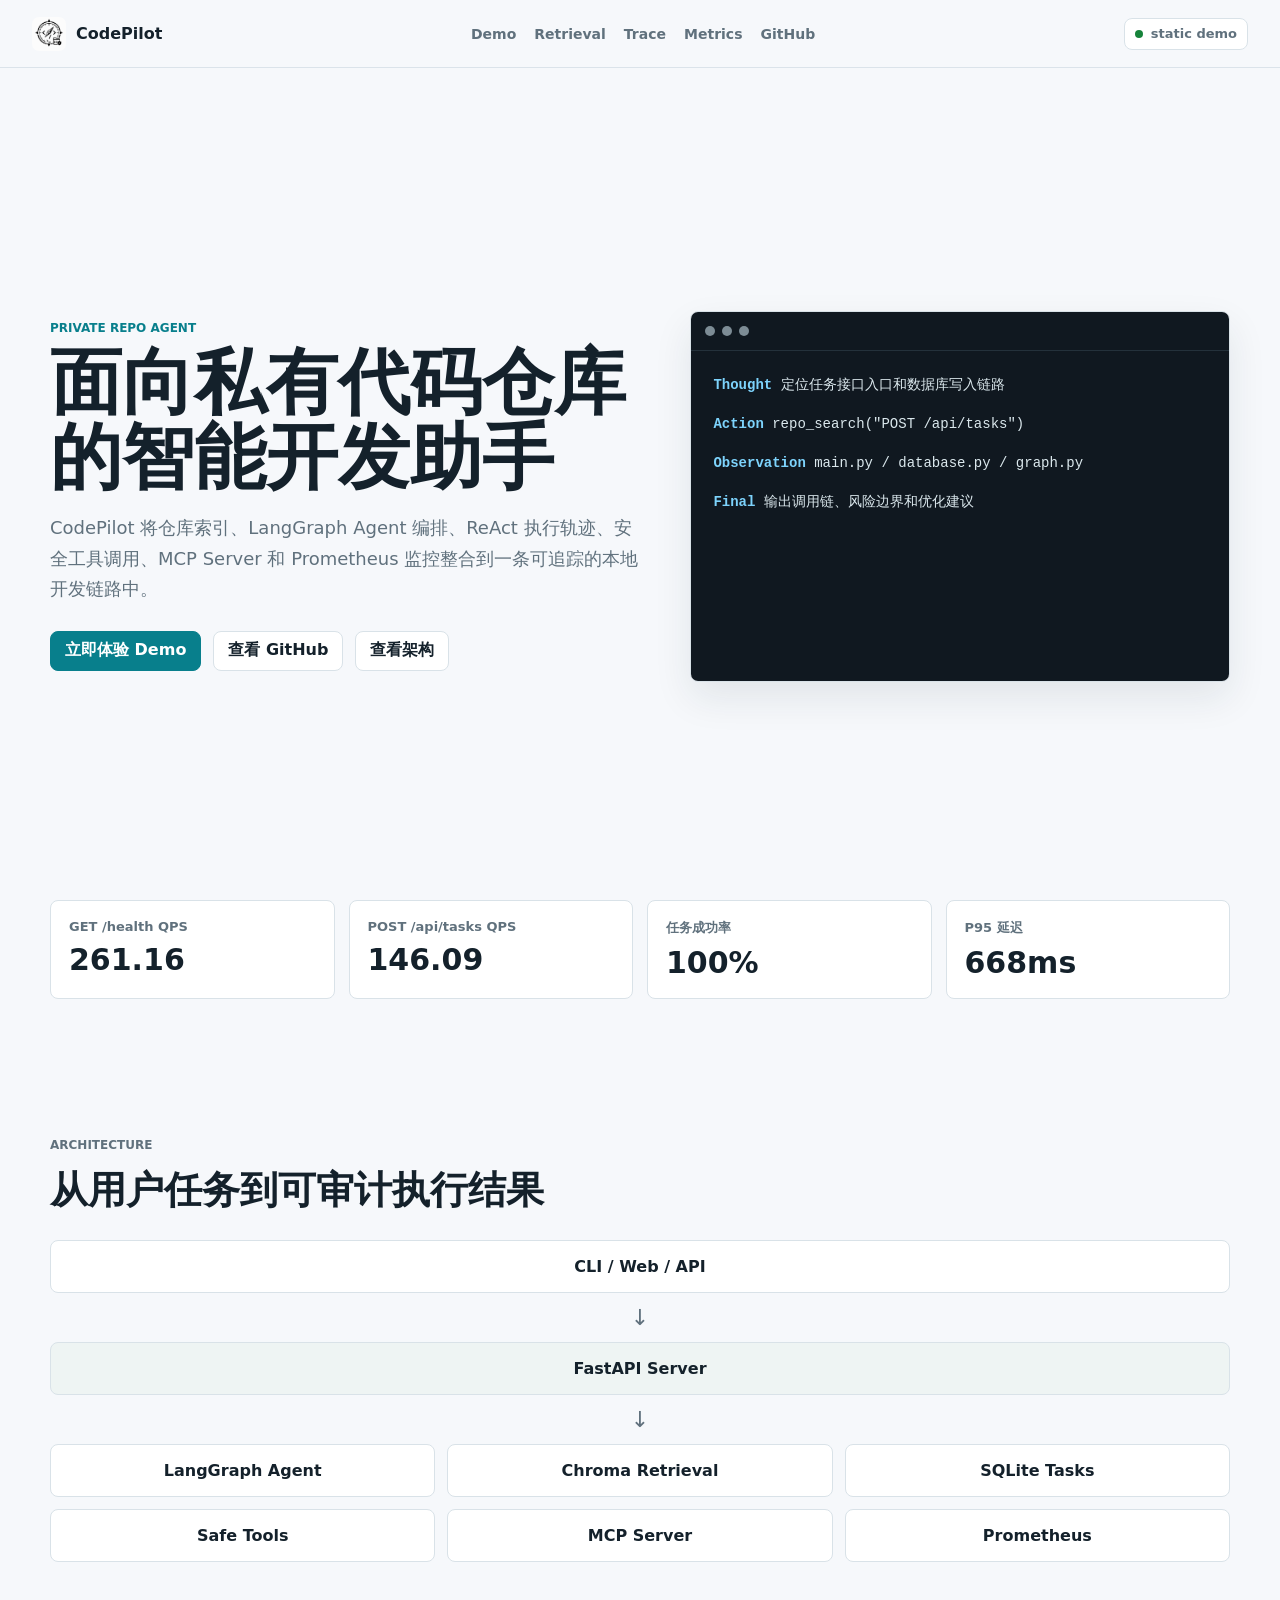
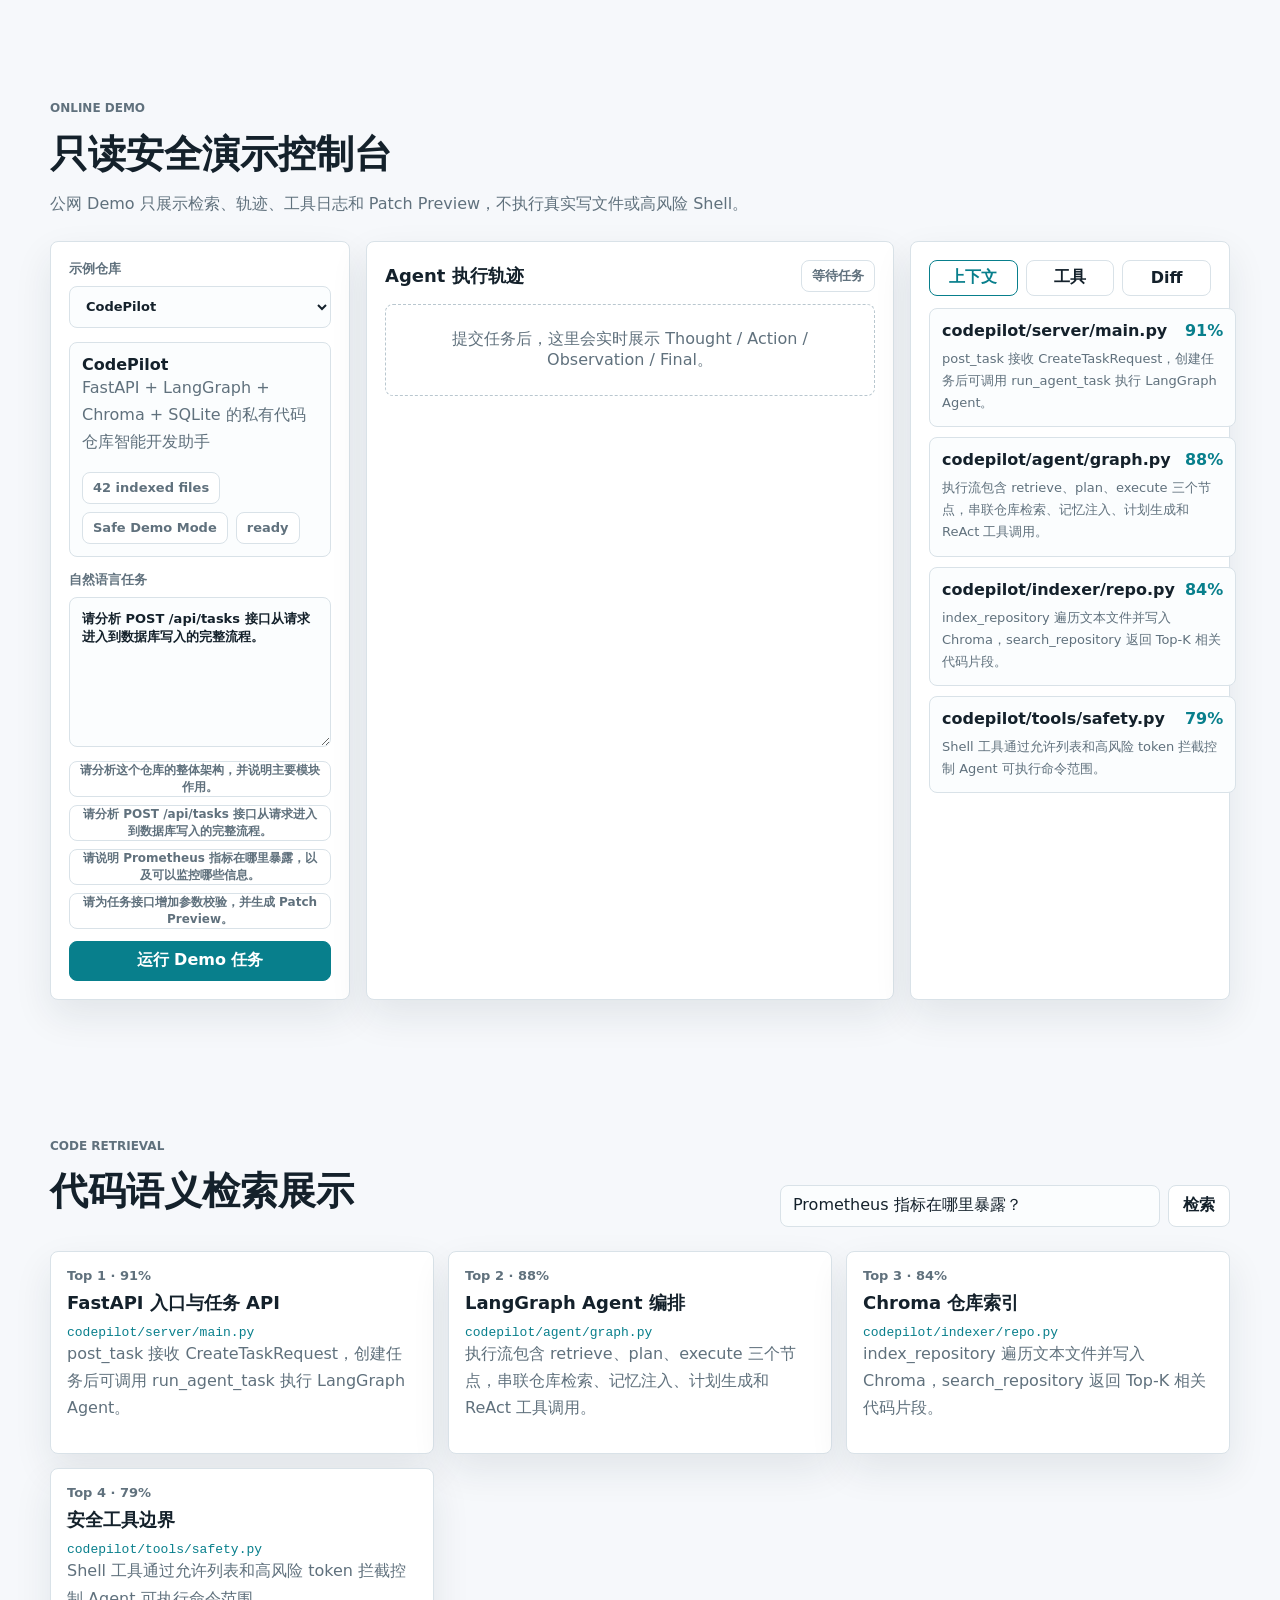
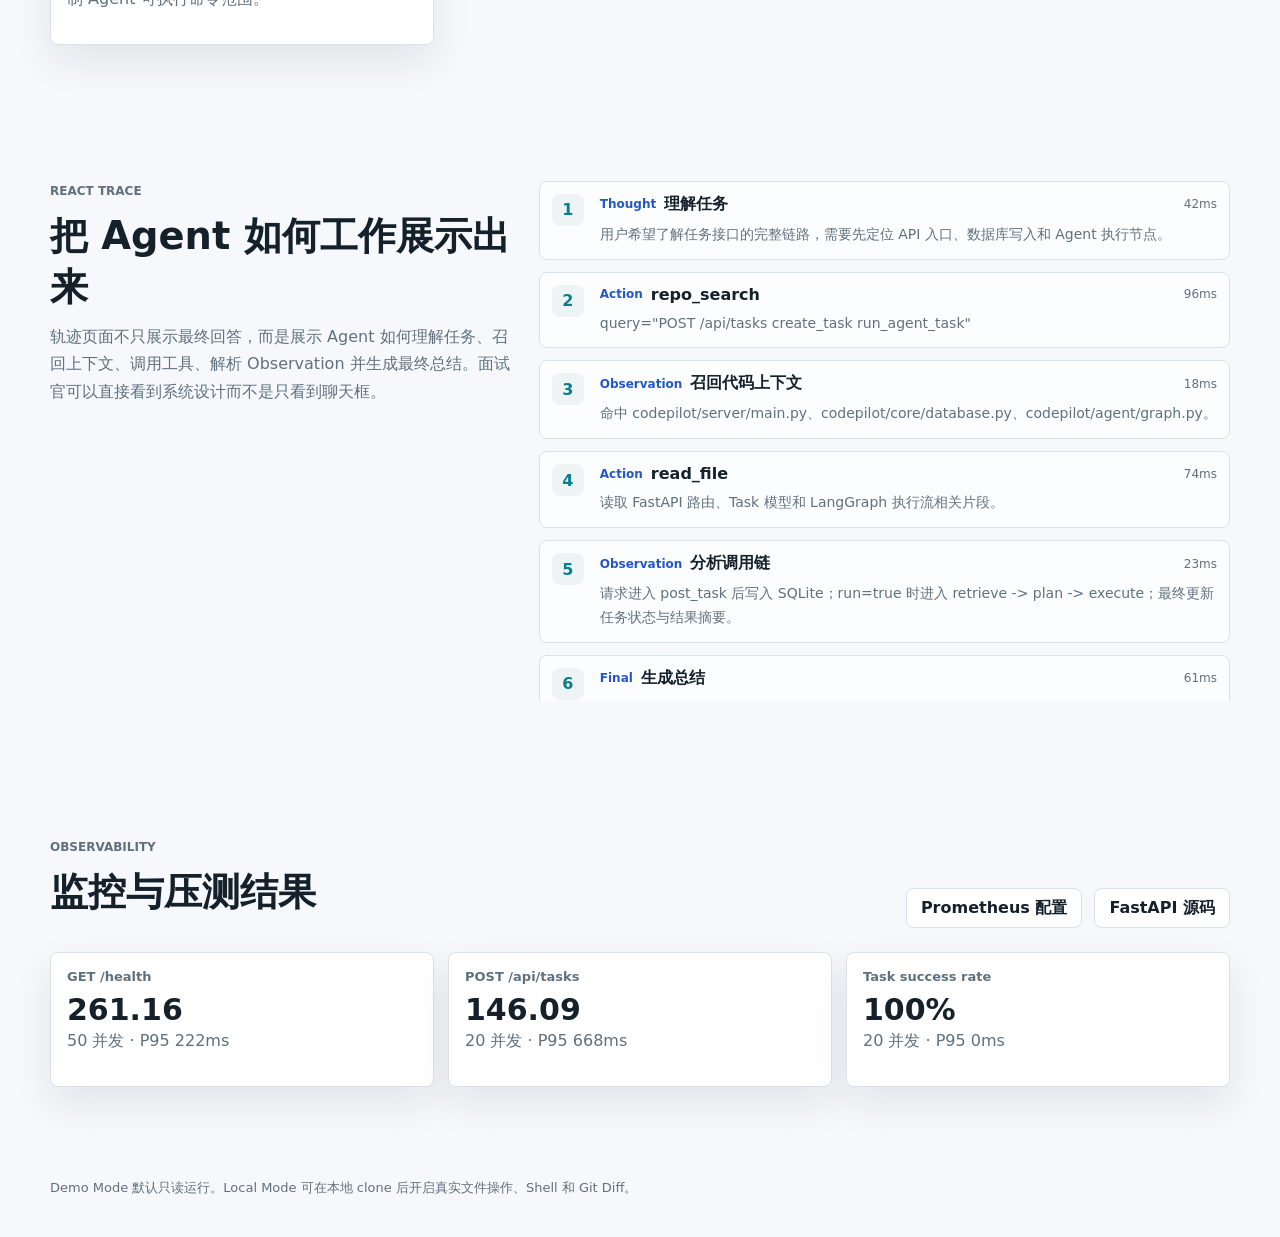
==== docs/index.html @ 5ff74c18 "Deploy GitHub Pages demo site" ====
<!doctype html>
<html lang="zh-CN">
  <head>
    <meta charset="utf-8">
    <meta name="viewport" content="width=device-width, initial-scale=1">
    <title>CodePilot | 私有代码仓库智能开发助手</title>
    <link rel="stylesheet" href="./styles.css">
  </head>
  <body>
    <header class="site-header">
      <a class="brand" href="#top" aria-label="CodePilot 首页">
        <img src="./logo.png" alt="">
        <span>CodePilot</span>
      </a>
      <nav class="nav-links" aria-label="主导航">
        <a href="#demo">Demo</a>
        <a href="#retrieval">Retrieval</a>
        <a href="#trace">Trace</a>
        <a href="#metrics">Metrics</a>
        <a href="https://github.com/CozyOct1/codepilot" target="_blank" rel="noreferrer">GitHub</a>
      </nav>
      <div class="service-pill">
        <span id="health-dot" class="dot pending"></span>
        <span id="health-text">Checking</span>
      </div>
    </header>

    <main id="top">
      <section class="hero section">
        <div class="hero-copy">
          <p class="eyebrow">Private Repo Agent</p>
          <h1>面向私有代码仓库的智能开发助手</h1>
          <p class="hero-text">
            CodePilot 将仓库索引、LangGraph Agent 编排、ReAct 执行轨迹、安全工具调用、MCP Server
            和 Prometheus 监控整合到一条可追踪的本地开发链路中。
          </p>
          <div class="hero-actions">
            <a class="button primary" href="#demo">立即体验 Demo</a>
            <a class="button" href="https://github.com/CozyOct1/codepilot" target="_blank" rel="noreferrer">查看 GitHub</a>
            <a class="button" href="#architecture">查看架构</a>
          </div>
        </div>
        <div class="hero-console" aria-label="Agent 执行摘要">
          <div class="console-top">
            <span></span><span></span><span></span>
          </div>
          <div class="console-body">
            <p><b>Thought</b> 定位任务接口入口和数据库写入链路</p>
            <p><b>Action</b> repo_search("POST /api/tasks")</p>
            <p><b>Observation</b> main.py / database.py / graph.py</p>
            <p><b>Final</b> 输出调用链、风险边界和优化建议</p>
          </div>
        </div>
      </section>

      <section class="stats section" aria-label="压测数据">
        <div>
          <span>GET /health QPS</span>
          <strong>261.16</strong>
        </div>
        <div>
          <span>POST /api/tasks QPS</span>
          <strong>146.09</strong>
        </div>
        <div>
          <span>任务成功率</span>
          <strong>100%</strong>
        </div>
        <div>
          <span>P95 延迟</span>
          <strong>668ms</strong>
        </div>
      </section>

      <section id="architecture" class="section">
        <div class="section-heading">
          <p class="eyebrow">Architecture</p>
          <h2>从用户任务到可审计执行结果</h2>
        </div>
        <div class="architecture">
          <div class="arch-node">CLI / Web / API</div>
          <div class="arch-arrow">↓</div>
          <div class="arch-node strong">FastAPI Server</div>
          <div class="arch-arrow">↓</div>
          <div class="arch-grid">
            <div>LangGraph Agent</div>
            <div>Chroma Retrieval</div>
            <div>SQLite Tasks</div>
            <div>Safe Tools</div>
            <div>MCP Server</div>
            <div>Prometheus</div>
          </div>
        </div>
      </section>

      <section id="demo" class="section demo-shell">
        <div class="section-heading">
          <p class="eyebrow">Online Demo</p>
          <h2>只读安全演示控制台</h2>
          <p>公网 Demo 只展示检索、轨迹、工具日志和 Patch Preview，不执行真实写文件或高风险 Shell。</p>
        </div>

        <div class="demo-layout">
          <aside class="demo-panel">
            <label>
              示例仓库
              <select id="repo-select"></select>
            </label>
            <div id="repo-summary" class="repo-summary"></div>
            <label>
              自然语言任务
              <textarea id="task-input" rows="8">请分析 POST /api/tasks 接口从请求进入到数据库写入的完整流程。</textarea>
            </label>
            <div id="prompt-buttons" class="prompt-buttons"></div>
            <button id="run-demo" class="primary full" type="button">运行 Demo 任务</button>
          </aside>

          <section class="timeline-panel">
            <div class="panel-title">
              <h3>Agent 执行轨迹</h3>
              <span id="task-status" class="status-tag">等待任务</span>
            </div>
            <div id="live-timeline" class="timeline">
              <div class="empty-state">提交任务后，这里会实时展示 Thought / Action / Observation / Final。</div>
            </div>
          </section>

          <aside class="result-panel">
            <div class="tabs" role="tablist" aria-label="结果视图">
              <button class="tab active" type="button" data-tab="context">上下文</button>
              <button class="tab" type="button" data-tab="tools">工具</button>
              <button class="tab" type="button" data-tab="diff">Diff</button>
            </div>
            <div id="context-view" class="tab-view active"></div>
            <div id="tools-view" class="tab-view"></div>
            <pre id="diff-view" class="tab-view code-block"></pre>
          </aside>
        </div>
      </section>

      <section id="retrieval" class="section">
        <div class="section-heading inline-heading">
          <div>
            <p class="eyebrow">Code Retrieval</p>
            <h2>代码语义检索展示</h2>
          </div>
          <form id="search-form" class="search-box">
            <input id="search-input" type="search" value="Prometheus 指标在哪里暴露？" aria-label="检索问题">
            <button type="submit">检索</button>
          </form>
        </div>
        <div id="retrieval-results" class="retrieval-grid"></div>
      </section>

      <section id="trace" class="section split-section">
        <div>
          <p class="eyebrow">ReAct Trace</p>
          <h2>把 Agent 如何工作展示出来</h2>
          <p>
            轨迹页面不只展示最终回答，而是展示 Agent 如何理解任务、召回上下文、调用工具、解析 Observation
            并生成最终总结。面试官可以直接看到系统设计而不是只看到聊天框。
          </p>
        </div>
        <div id="trace-sample" class="timeline compact"></div>
      </section>

      <section id="metrics" class="section">
        <div class="section-heading inline-heading">
          <div>
            <p class="eyebrow">Observability</p>
            <h2>监控与压测结果</h2>
          </div>
          <div class="link-row">
            <a class="button" href="https://github.com/CozyOct1/codepilot/tree/main/deploy" target="_blank" rel="noreferrer">Prometheus 配置</a>
            <a class="button" href="https://github.com/CozyOct1/codepilot/tree/main/codepilot/server" target="_blank" rel="noreferrer">FastAPI 源码</a>
          </div>
        </div>
        <div id="metrics-grid" class="metrics-grid"></div>
      </section>
    </main>

    <footer class="footer">
      <span>Demo Mode 默认只读运行。Local Mode 可在本地 clone 后开启真实文件操作、Shell 和 Git Diff。</span>
    </footer>

    <script src="./app.js"></script>
  </body>
</html>
---- docs/styles.css ----
:root {
  color-scheme: light;
  --bg: #f6f8fb;
  --surface: #ffffff;
  --surface-soft: #eef4f3;
  --ink: #14212b;
  --muted: #60717d;
  --line: #d9e2e8;
  --accent: #087f8c;
  --accent-strong: #075e68;
  --green: #16833a;
  --red: #b42318;
  --blue: #2457c5;
  --amber: #a15c07;
  --code: #101820;
  --shadow: 0 16px 38px rgba(25, 42, 56, 0.09);
}

* {
  box-sizing: border-box;
}

html {
  scroll-behavior: smooth;
}

body {
  margin: 0;
  background: var(--bg);
  color: var(--ink);
  font-family: Inter, ui-sans-serif, system-ui, -apple-system, BlinkMacSystemFont, "Segoe UI", sans-serif;
}

button,
input,
select,
textarea {
  font: inherit;
}

a {
  color: inherit;
}

.site-header {
  position: sticky;
  top: 0;
  z-index: 20;
  display: flex;
  align-items: center;
  justify-content: space-between;
  gap: 18px;
  min-height: 68px;
  padding: 0 32px;
  border-bottom: 1px solid rgba(217, 226, 232, 0.9);
  background: rgba(246, 248, 251, 0.92);
  backdrop-filter: blur(14px);
}

.brand {
  display: inline-flex;
  align-items: center;
  gap: 10px;
  text-decoration: none;
  font-weight: 800;
}

.brand img {
  width: 34px;
  height: 34px;
  border-radius: 7px;
}

.nav-links {
  display: flex;
  align-items: center;
  gap: 18px;
  color: var(--muted);
  font-size: 14px;
  font-weight: 700;
}

.nav-links a {
  text-decoration: none;
}

.nav-links a:hover {
  color: var(--ink);
}

.service-pill,
.status-tag,
.mini-tags span {
  display: inline-flex;
  align-items: center;
  gap: 8px;
  min-height: 32px;
  padding: 0 10px;
  border: 1px solid var(--line);
  border-radius: 8px;
  background: var(--surface);
  color: var(--muted);
  font-size: 13px;
  font-weight: 700;
}

.dot {
  width: 8px;
  height: 8px;
  border-radius: 50%;
  background: var(--muted);
}

.dot.ok {
  background: var(--green);
}

.dot.fail {
  background: var(--red);
}

.section {
  width: min(1180px, calc(100% - 40px));
  margin: 0 auto;
  padding: 68px 0;
}

.hero {
  display: grid;
  grid-template-columns: minmax(0, 1.05fr) minmax(380px, 0.95fr);
  align-items: center;
  gap: 44px;
  min-height: calc(100vh - 68px);
  padding-bottom: 44px;
}

.eyebrow {
  margin: 0 0 10px;
  color: var(--accent);
  font-size: 12px;
  font-weight: 800;
  letter-spacing: 0;
  text-transform: uppercase;
}

h1,
h2,
h3,
p {
  margin-top: 0;
}

h1,
h2,
h3 {
  letter-spacing: 0;
}

h1 {
  max-width: 780px;
  margin-bottom: 18px;
  font-size: clamp(40px, 6vw, 72px);
  line-height: 1.04;
}

h2 {
  margin-bottom: 10px;
  font-size: clamp(26px, 3vw, 40px);
}

h3 {
  margin-bottom: 10px;
  font-size: 18px;
}

.hero-text,
.section-heading p,
.split-section p,
.repo-summary p,
.retrieval-card p,
.context-hit p,
.metric-card p,
.trace-item p {
  color: var(--muted);
  line-height: 1.7;
}

.hero-text {
  max-width: 720px;
  font-size: 18px;
}

.hero-actions,
.link-row {
  display: flex;
  flex-wrap: wrap;
  gap: 12px;
  margin-top: 26px;
}

.button,
button {
  min-height: 40px;
  border: 1px solid var(--line);
  border-radius: 8px;
  background: var(--surface);
  color: var(--ink);
  cursor: pointer;
  padding: 0 14px;
  font-weight: 800;
  text-decoration: none;
}

.button {
  display: inline-flex;
  align-items: center;
}

button.primary,
.button.primary {
  border-color: var(--accent);
  background: var(--accent);
  color: #fff;
}

button:hover,
.button:hover {
  border-color: #aebdc6;
}

button.primary:hover,
.button.primary:hover {
  background: var(--accent-strong);
}

button:disabled {
  cursor: wait;
  opacity: 0.7;
}

.full {
  width: 100%;
}

.hero-console,
.demo-panel,
.timeline-panel,
.result-panel,
.retrieval-card,
.metric-card {
  border: 1px solid var(--line);
  border-radius: 8px;
  background: var(--surface);
  box-shadow: var(--shadow);
}

.hero-console {
  overflow: hidden;
}

.console-top {
  display: flex;
  gap: 7px;
  padding: 14px;
  border-bottom: 1px solid #24313b;
  background: var(--code);
}

.console-top span {
  width: 10px;
  height: 10px;
  border-radius: 50%;
  background: #7d8c95;
}

.console-body {
  min-height: 330px;
  padding: 22px;
  background: #101820;
  color: #dbe8ed;
  font-family: "SFMono-Regular", Consolas, monospace;
  font-size: 14px;
  line-height: 1.8;
}

.console-body b {
  color: #7dd3fc;
}

.stats {
  display: grid;
  grid-template-columns: repeat(4, minmax(0, 1fr));
  gap: 14px;
  padding-top: 0;
}

.stats div {
  border: 1px solid var(--line);
  border-radius: 8px;
  padding: 18px;
  background: var(--surface);
}

.stats span,
.metric-card span,
.score {
  display: block;
  margin-bottom: 8px;
  color: var(--muted);
  font-size: 13px;
  font-weight: 800;
}

.stats strong,
.metric-card strong {
  font-size: 30px;
}

.section-heading {
  max-width: 780px;
  margin-bottom: 24px;
}

.inline-heading {
  display: flex;
  align-items: flex-end;
  justify-content: space-between;
  gap: 20px;
  max-width: none;
}

.architecture {
  display: grid;
  gap: 12px;
  text-align: center;
}

.arch-node,
.arch-grid div {
  border: 1px solid var(--line);
  border-radius: 8px;
  padding: 16px;
  background: var(--surface);
  font-weight: 800;
}

.arch-node.strong {
  background: var(--surface-soft);
}

.arch-arrow {
  color: var(--muted);
  font-size: 22px;
}

.arch-grid {
  display: grid;
  grid-template-columns: repeat(3, minmax(0, 1fr));
  gap: 12px;
}

.demo-layout {
  display: grid;
  grid-template-columns: 300px minmax(420px, 1fr) 320px;
  gap: 16px;
  align-items: stretch;
}

.demo-panel,
.timeline-panel,
.result-panel {
  padding: 18px;
}

label {
  display: grid;
  gap: 8px;
  margin-bottom: 14px;
  color: var(--muted);
  font-size: 13px;
  font-weight: 800;
}

input,
select,
textarea {
  width: 100%;
  border: 1px solid var(--line);
  border-radius: 8px;
  background: #fbfdfe;
  color: var(--ink);
  outline: none;
}

input,
select {
  height: 42px;
  padding: 0 12px;
}

textarea {
  min-height: 150px;
  padding: 12px;
  resize: vertical;
}

input:focus,
select:focus,
textarea:focus {
  border-color: var(--accent);
  box-shadow: 0 0 0 3px rgba(8, 127, 140, 0.16);
}

.repo-summary {
  margin-bottom: 14px;
  border: 1px solid var(--line);
  border-radius: 8px;
  padding: 12px;
  background: #fbfdfe;
}

.mini-tags,
.prompt-buttons {
  display: flex;
  flex-wrap: wrap;
  gap: 8px;
}

.prompt-buttons {
  margin: 12px 0;
}

.prompt-chip {
  min-height: 34px;
  padding: 0 10px;
  color: var(--muted);
  font-size: 12px;
}

.panel-title {
  display: flex;
  align-items: center;
  justify-content: space-between;
  gap: 12px;
  margin-bottom: 12px;
}

.panel-title h3 {
  margin-bottom: 0;
}

.timeline {
  display: grid;
  gap: 12px;
}

.timeline.compact {
  max-height: 520px;
  overflow: auto;
}

.trace-item {
  display: grid;
  grid-template-columns: 36px minmax(0, 1fr);
  gap: 12px;
  border: 1px solid var(--line);
  border-radius: 8px;
  padding: 12px;
  background: #fbfdfe;
}

.trace-index {
  display: grid;
  place-items: center;
  width: 32px;
  height: 32px;
  border-radius: 8px;
  background: var(--surface-soft);
  color: var(--accent);
  font-weight: 900;
}

.trace-head {
  display: flex;
  align-items: center;
  gap: 8px;
  flex-wrap: wrap;
}

.trace-head span {
  color: var(--blue);
  font-size: 12px;
  font-weight: 900;
}

.trace-head em,
.tool-row em {
  margin-left: auto;
  color: var(--muted);
  font-size: 12px;
  font-style: normal;
}

.trace-item p {
  margin: 8px 0 0;
  font-size: 14px;
}

.tabs {
  display: grid;
  grid-template-columns: repeat(3, 1fr);
  gap: 8px;
  margin-bottom: 12px;
}

.tab {
  min-height: 36px;
  padding: 0 8px;
}

.tab.active {
  border-color: var(--accent);
  color: var(--accent);
}

.tab-view {
  display: none;
}

.tab-view.active {
  display: grid;
  gap: 10px;
}

.context-hit {
  border: 1px solid var(--line);
  border-radius: 8px;
  padding: 12px;
  background: #fbfdfe;
}

.context-hit div,
.tool-row {
  display: flex;
  align-items: center;
  gap: 10px;
}

.context-hit span {
  margin-left: auto;
  color: var(--accent);
  font-weight: 900;
}

.context-hit p {
  margin: 8px 0 0;
  font-size: 13px;
}

.tool-row {
  border: 1px solid var(--line);
  border-radius: 8px;
  min-height: 44px;
  padding: 0 10px;
  background: #fbfdfe;
}

.tool-status {
  border-radius: 999px;
  padding: 4px 8px;
  background: var(--surface-soft);
  color: var(--muted);
  font-size: 12px;
  font-weight: 800;
}

.tool-status.allowed {
  background: #dcfce7;
  color: #166534;
}

.tool-status.preview_only {
  background: #fef3c7;
  color: var(--amber);
}

.tool-status.blocked_in_demo {
  background: #fee2e2;
  color: #991b1b;
}

.code-block {
  min-height: 320px;
  margin: 0;
  overflow: auto;
  border: 1px solid var(--line);
  border-radius: 8px;
  padding: 12px;
  background: var(--code);
  color: #e6f0f3;
  font-family: "SFMono-Regular", Consolas, monospace;
  font-size: 13px;
  line-height: 1.6;
  white-space: pre-wrap;
}

.search-box {
  display: grid;
  grid-template-columns: minmax(260px, 380px) auto;
  gap: 8px;
}

.retrieval-grid,
.metrics-grid {
  display: grid;
  grid-template-columns: repeat(3, minmax(0, 1fr));
  gap: 14px;
}

.retrieval-card,
.metric-card {
  padding: 16px;
}

.retrieval-card code {
  display: block;
  overflow-wrap: anywhere;
  color: var(--accent);
  font-size: 13px;
}

.split-section {
  display: grid;
  grid-template-columns: minmax(280px, 0.8fr) minmax(420px, 1.2fr);
  gap: 28px;
  align-items: start;
}

.empty-state {
  border: 1px dashed #b9c7cf;
  border-radius: 8px;
  padding: 24px;
  color: var(--muted);
  text-align: center;
}

.muted {
  color: var(--muted);
}

.footer {
  width: min(1180px, calc(100% - 40px));
  margin: 0 auto;
  padding: 24px 0 40px;
  color: var(--muted);
  font-size: 13px;
}

@media (max-width: 1060px) {
  .hero,
  .demo-layout,
  .split-section {
    grid-template-columns: 1fr;
  }

  .stats,
  .retrieval-grid,
  .metrics-grid,
  .arch-grid {
    grid-template-columns: repeat(2, minmax(0, 1fr));
  }
}

@media (max-width: 760px) {
  .site-header {
    align-items: flex-start;
    flex-direction: column;
    padding: 14px 18px;
  }

  .nav-links {
    width: 100%;
    overflow-x: auto;
    padding-bottom: 4px;
  }

  .section {
    width: min(100% - 28px, 1180px);
    padding: 46px 0;
  }

  .hero {
    min-height: auto;
  }

  .stats,
  .retrieval-grid,
  .metrics-grid,
  .arch-grid,
  .search-box {
    grid-template-columns: 1fr;
  }

  .inline-heading {
    align-items: stretch;
    flex-direction: column;
  }
}
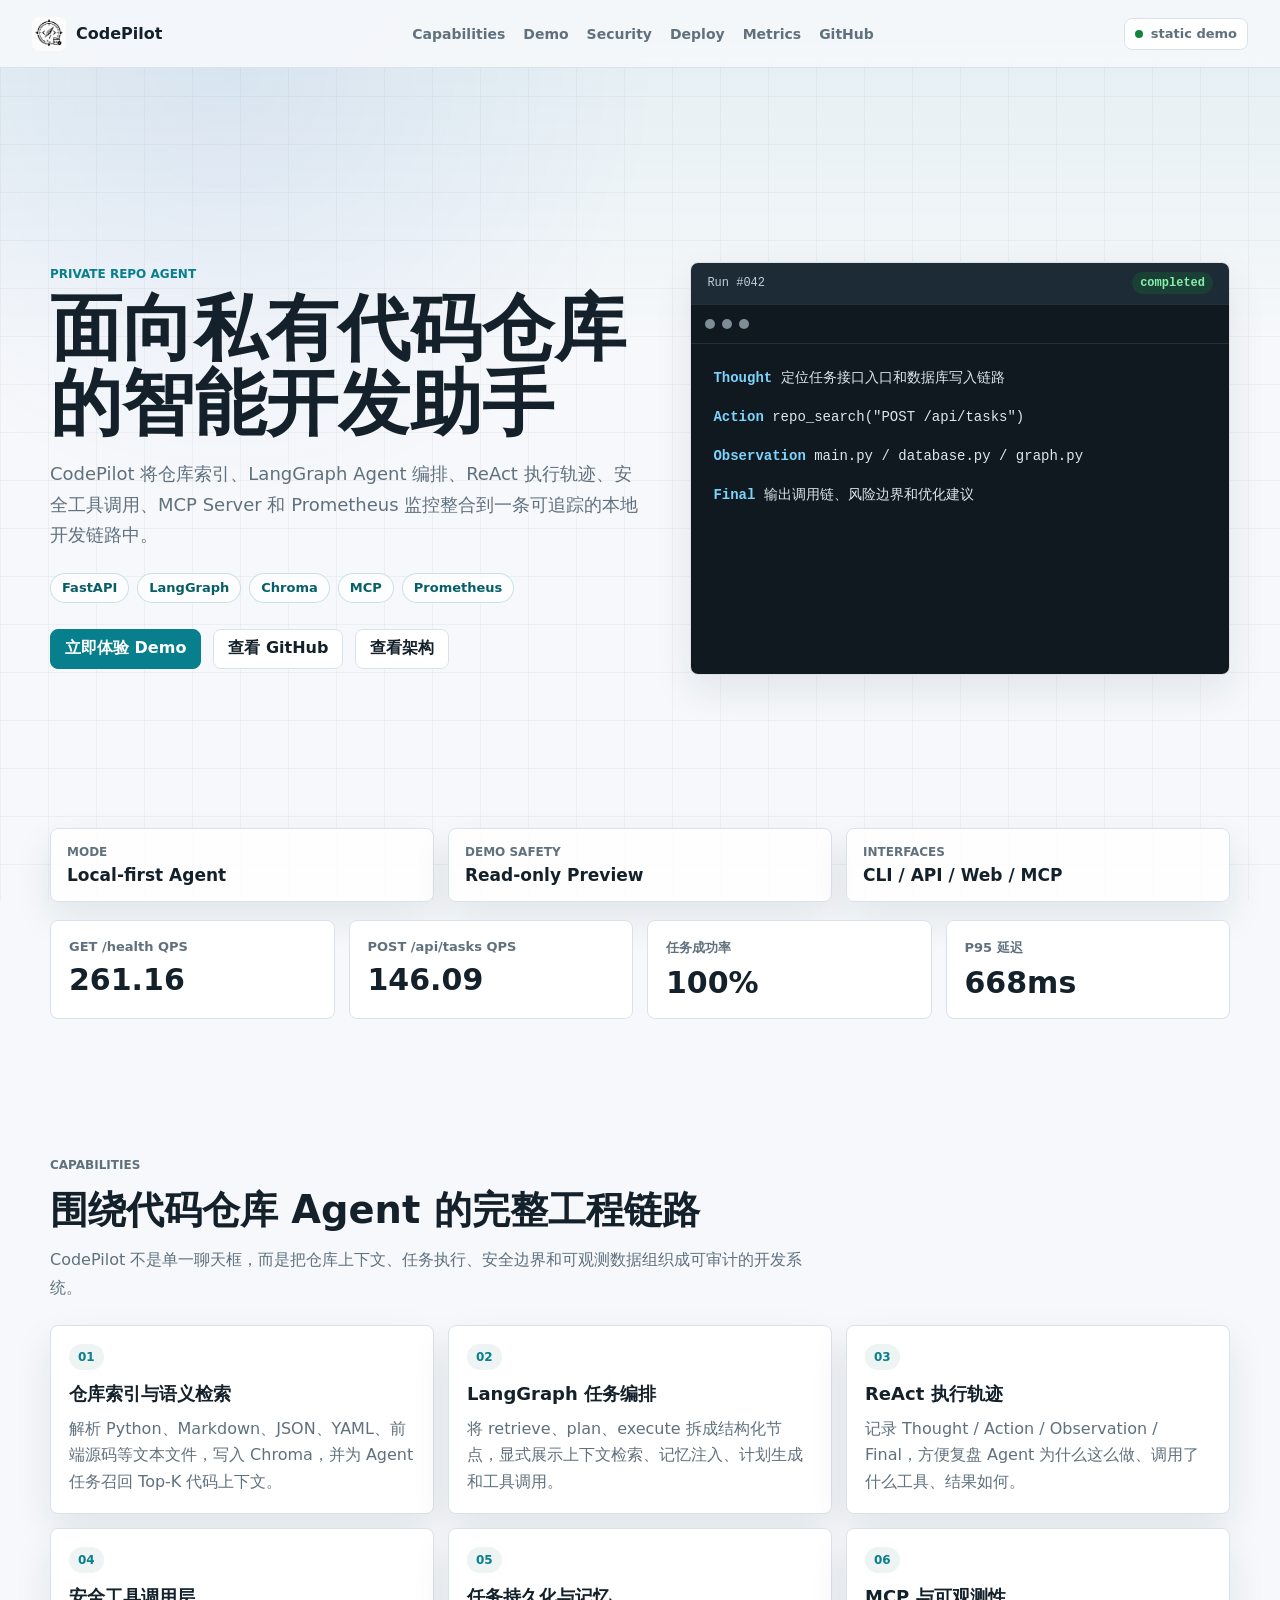
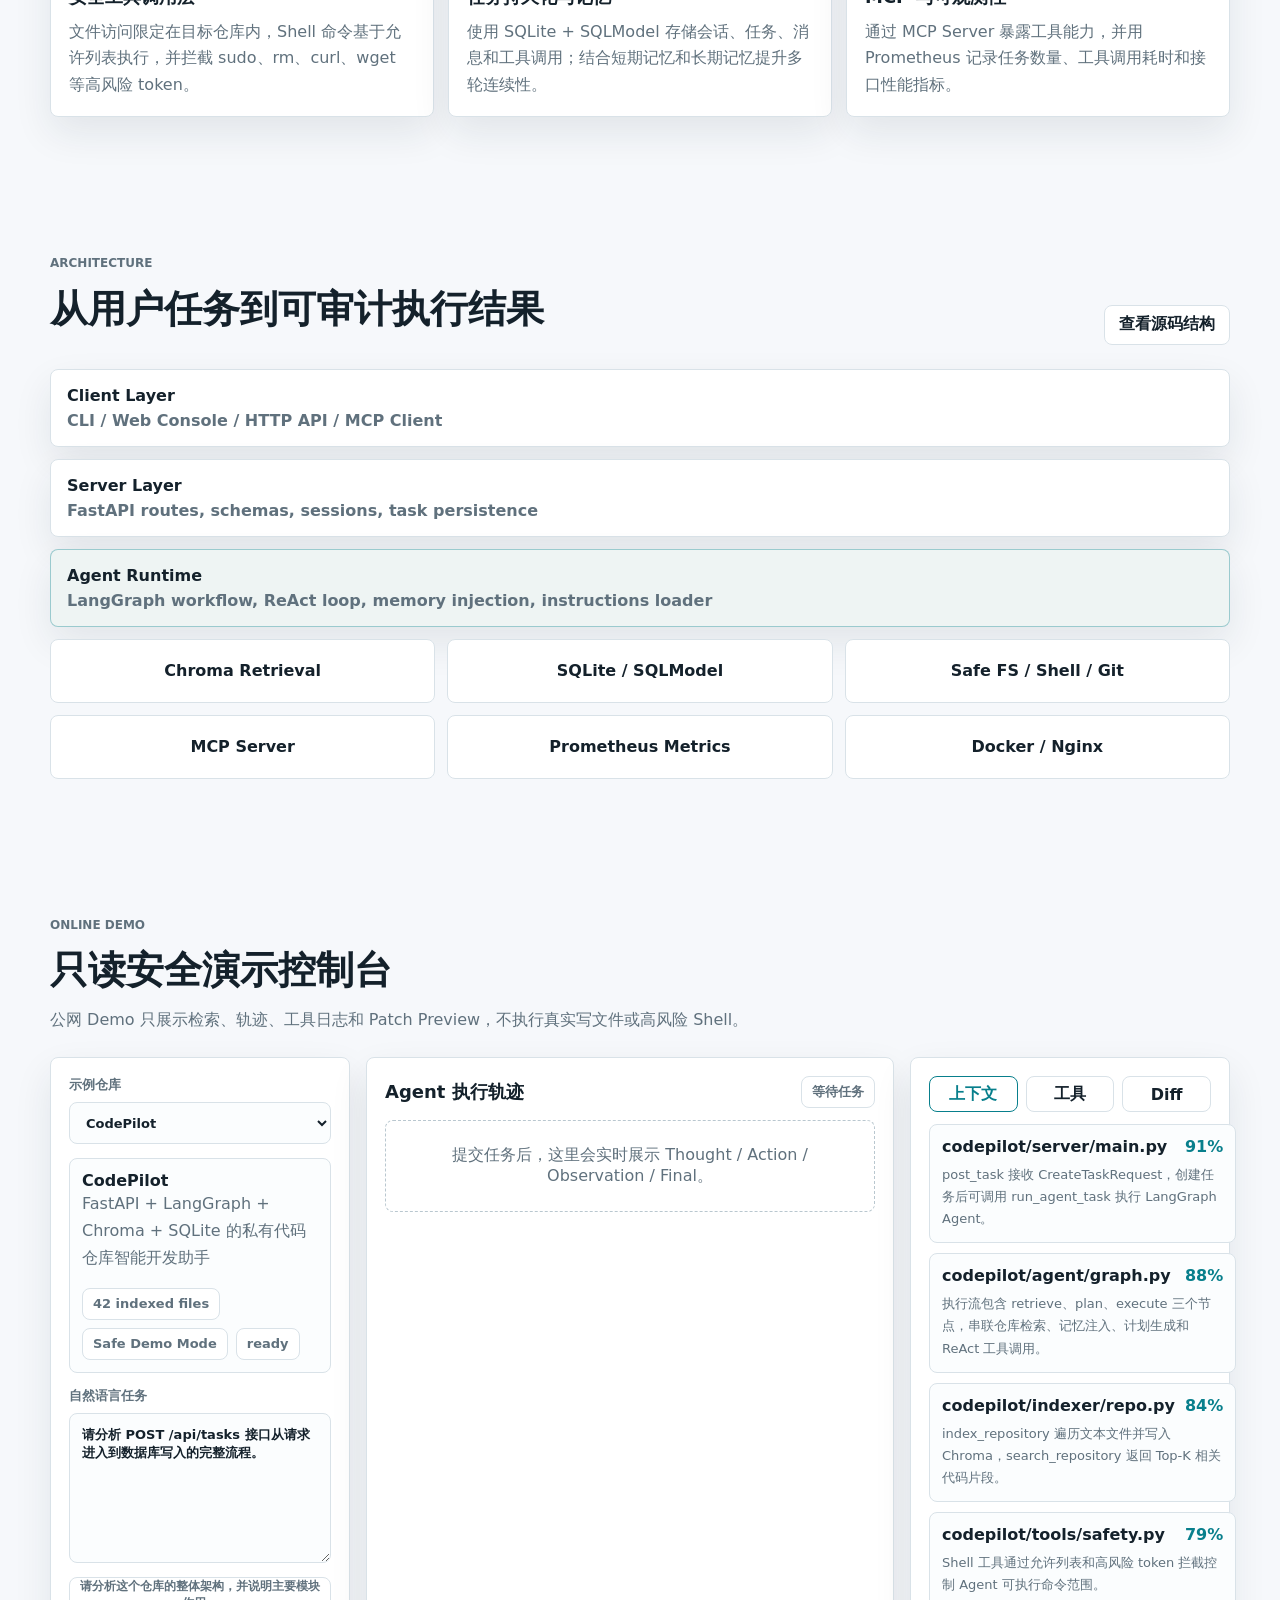
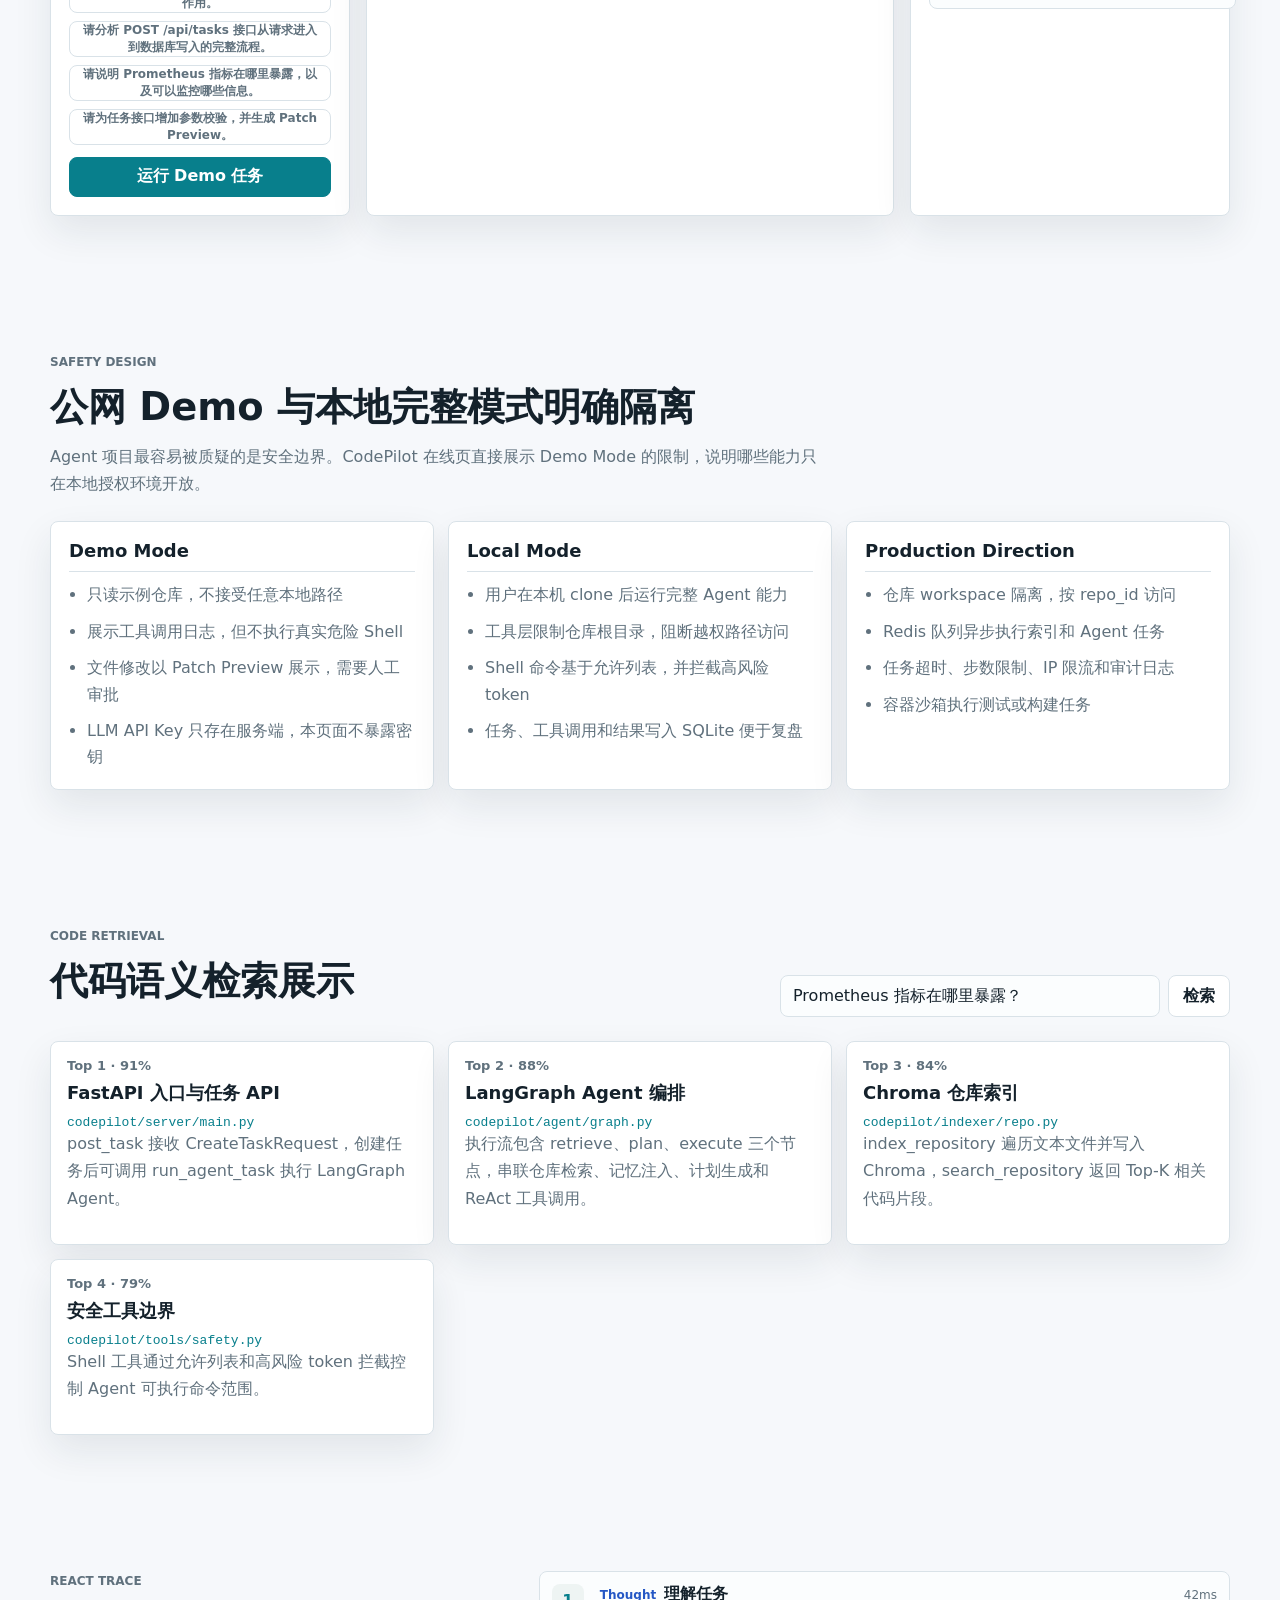
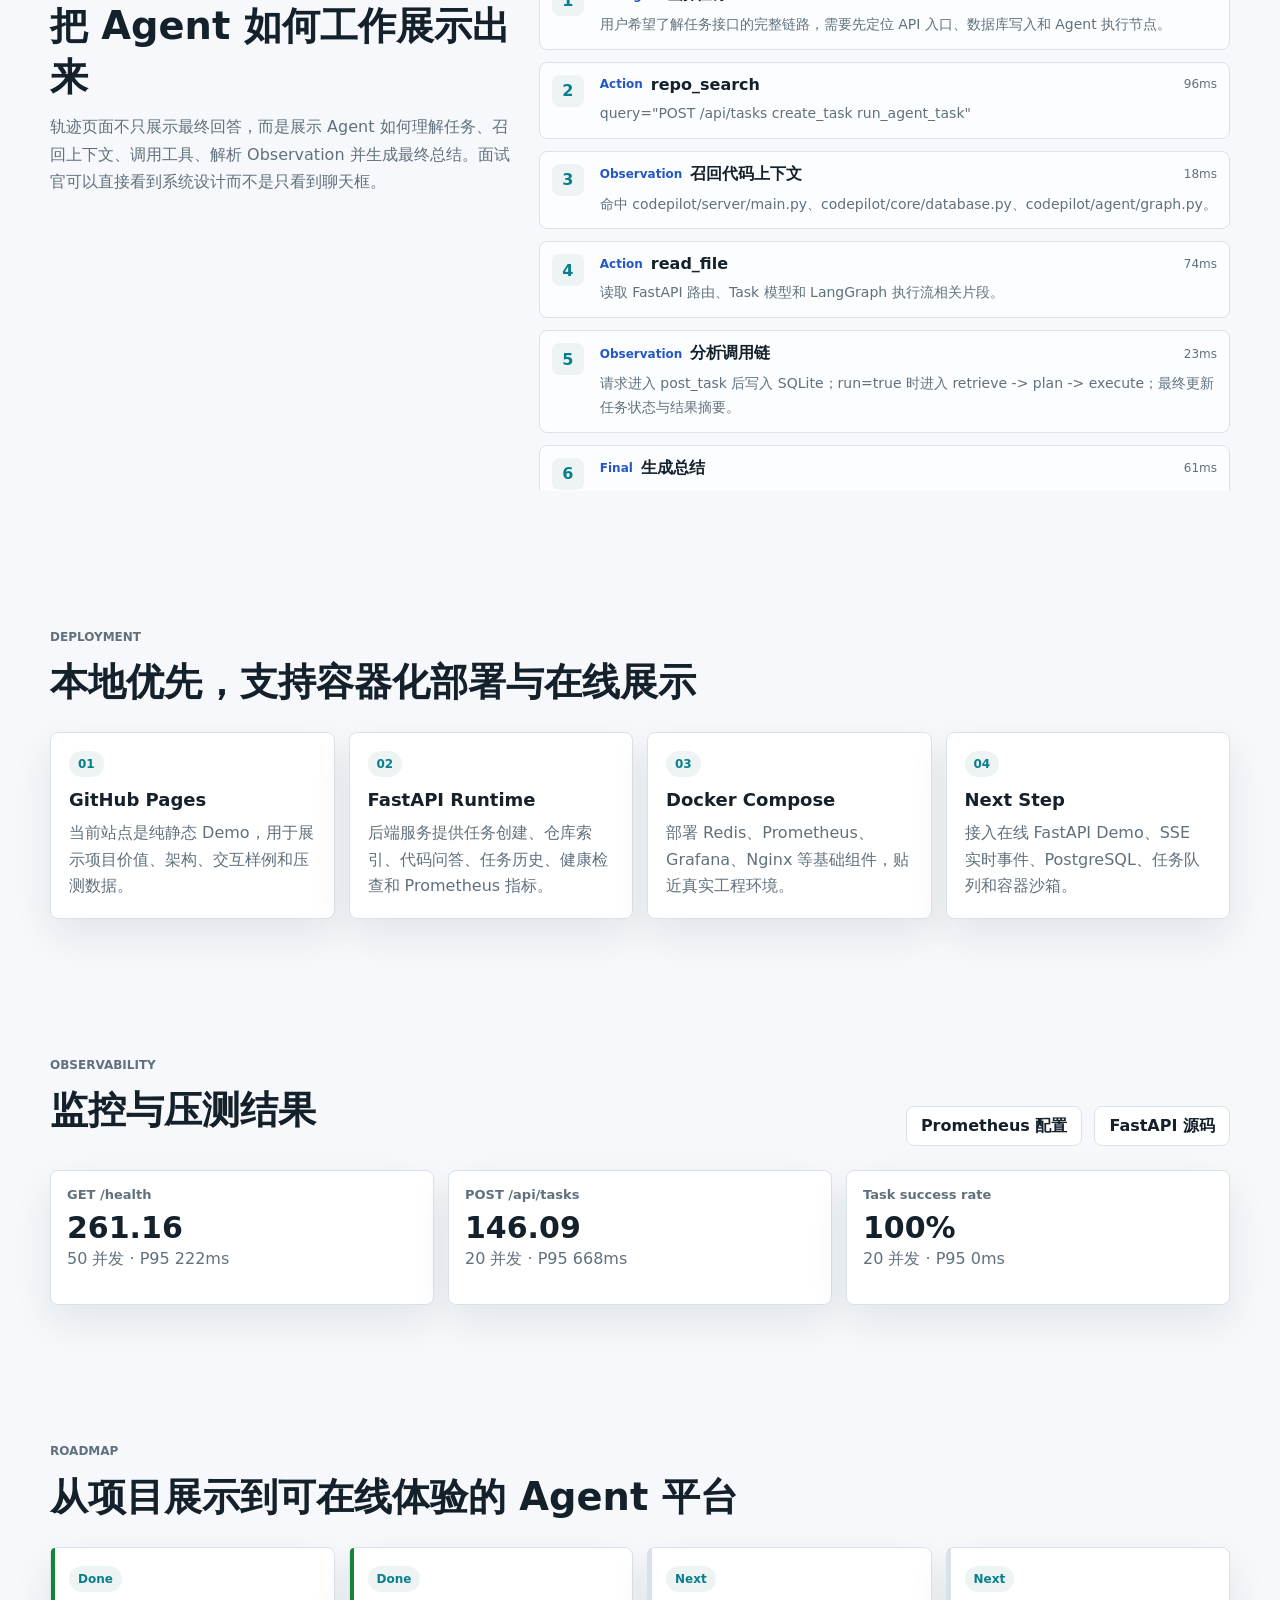
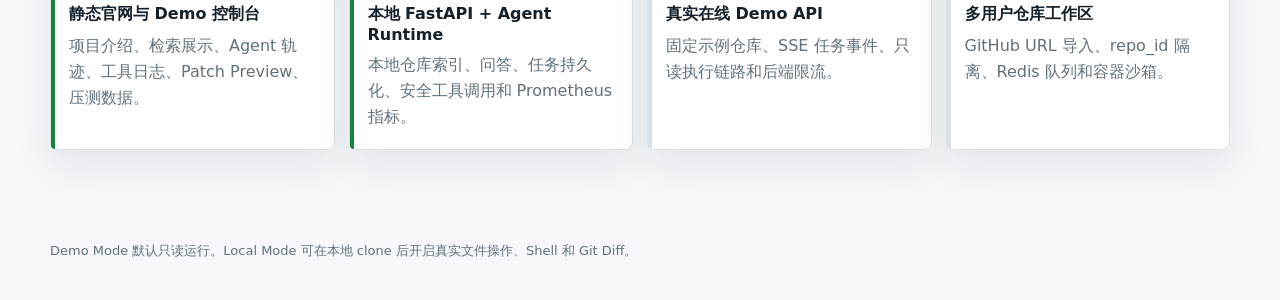
==== commit d352c551: "Polish GitHub Pages project site" ====
--- a/docs/index.html
+++ b/docs/index.html
@@ -13,9 +13,10 @@
         <span>CodePilot</span>
       </a>
       <nav class="nav-links" aria-label="主导航">
+        <a href="#capabilities">Capabilities</a>
         <a href="#demo">Demo</a>
-        <a href="#retrieval">Retrieval</a>
-        <a href="#trace">Trace</a>
+        <a href="#security">Security</a>
+        <a href="#deployment">Deploy</a>
         <a href="#metrics">Metrics</a>
         <a href="https://github.com/CozyOct1/codepilot" target="_blank" rel="noreferrer">GitHub</a>
       </nav>
@@ -34,6 +35,13 @@
             CodePilot 将仓库索引、LangGraph Agent 编排、ReAct 执行轨迹、安全工具调用、MCP Server
             和 Prometheus 监控整合到一条可追踪的本地开发链路中。
           </p>
+          <div class="hero-badges" aria-label="项目技术栈">
+            <span>FastAPI</span>
+            <span>LangGraph</span>
+            <span>Chroma</span>
+            <span>MCP</span>
+            <span>Prometheus</span>
+          </div>
           <div class="hero-actions">
             <a class="button primary" href="#demo">立即体验 Demo</a>
             <a class="button" href="https://github.com/CozyOct1/codepilot" target="_blank" rel="noreferrer">查看 GitHub</a>
@@ -41,6 +49,10 @@
           </div>
         </div>
         <div class="hero-console" aria-label="Agent 执行摘要">
+          <div class="console-label">
+            <span>Run #042</span>
+            <strong>completed</strong>
+          </div>
           <div class="console-top">
             <span></span><span></span><span></span>
           </div>
@@ -53,6 +65,21 @@
         </div>
       </section>
 
+      <section class="project-strip section" aria-label="项目状态">
+        <div>
+          <span>Mode</span>
+          <strong>Local-first Agent</strong>
+        </div>
+        <div>
+          <span>Demo Safety</span>
+          <strong>Read-only Preview</strong>
+        </div>
+        <div>
+          <span>Interfaces</span>
+          <strong>CLI / API / Web / MCP</strong>
+        </div>
+      </section>
+
       <section class="stats section" aria-label="压测数据">
         <div>
           <span>GET /health QPS</span>
@@ -72,23 +99,74 @@
         </div>
       </section>
 
+      <section id="capabilities" class="section">
+        <div class="section-heading">
+          <p class="eyebrow">Capabilities</p>
+          <h2>围绕代码仓库 Agent 的完整工程链路</h2>
+          <p>CodePilot 不是单一聊天框，而是把仓库上下文、任务执行、安全边界和可观测数据组织成可审计的开发系统。</p>
+        </div>
+        <div class="feature-grid">
+          <article class="feature-card">
+            <span>01</span>
+            <h3>仓库索引与语义检索</h3>
+            <p>解析 Python、Markdown、JSON、YAML、前端源码等文本文件，写入 Chroma，并为 Agent 任务召回 Top-K 代码上下文。</p>
+          </article>
+          <article class="feature-card">
+            <span>02</span>
+            <h3>LangGraph 任务编排</h3>
+            <p>将 retrieve、plan、execute 拆成结构化节点，显式展示上下文检索、记忆注入、计划生成和工具调用。</p>
+          </article>
+          <article class="feature-card">
+            <span>03</span>
+            <h3>ReAct 执行轨迹</h3>
+            <p>记录 Thought / Action / Observation / Final，方便复盘 Agent 为什么这么做、调用了什么工具、结果如何。</p>
+          </article>
+          <article class="feature-card">
+            <span>04</span>
+            <h3>安全工具调用层</h3>
+            <p>文件访问限定在目标仓库内，Shell 命令基于允许列表执行，并拦截 sudo、rm、curl、wget 等高风险 token。</p>
+          </article>
+          <article class="feature-card">
+            <span>05</span>
+            <h3>任务持久化与记忆</h3>
+            <p>使用 SQLite + SQLModel 存储会话、任务、消息和工具调用；结合短期记忆和长期记忆提升多轮连续性。</p>
+          </article>
+          <article class="feature-card">
+            <span>06</span>
+            <h3>MCP 与可观测性</h3>
+            <p>通过 MCP Server 暴露工具能力，并用 Prometheus 记录任务数量、工具调用耗时和接口性能指标。</p>
+          </article>
+        </div>
+      </section>
+
       <section id="architecture" class="section">
-        <div class="section-heading">
-          <p class="eyebrow">Architecture</p>
-          <h2>从用户任务到可审计执行结果</h2>
-        </div>
-        <div class="architecture">
-          <div class="arch-node">CLI / Web / API</div>
-          <div class="arch-arrow">↓</div>
-          <div class="arch-node strong">FastAPI Server</div>
-          <div class="arch-arrow">↓</div>
+        <div class="section-heading inline-heading">
+          <div>
+            <p class="eyebrow">Architecture</p>
+            <h2>从用户任务到可审计执行结果</h2>
+          </div>
+          <a class="button" href="https://github.com/CozyOct1/codepilot#文件目录说明" target="_blank" rel="noreferrer">查看源码结构</a>
+        </div>
+        <div class="architecture mature-arch">
+          <div class="arch-stage">
+            <strong>Client Layer</strong>
+            <span>CLI / Web Console / HTTP API / MCP Client</span>
+          </div>
+          <div class="arch-stage">
+            <strong>Server Layer</strong>
+            <span>FastAPI routes, schemas, sessions, task persistence</span>
+          </div>
+          <div class="arch-stage emphasized">
+            <strong>Agent Runtime</strong>
+            <span>LangGraph workflow, ReAct loop, memory injection, instructions loader</span>
+          </div>
           <div class="arch-grid">
-            <div>LangGraph Agent</div>
             <div>Chroma Retrieval</div>
-            <div>SQLite Tasks</div>
-            <div>Safe Tools</div>
+            <div>SQLite / SQLModel</div>
+            <div>Safe FS / Shell / Git</div>
             <div>MCP Server</div>
-            <div>Prometheus</div>
+            <div>Prometheus Metrics</div>
+            <div>Docker / Nginx</div>
           </div>
         </div>
       </section>
@@ -138,6 +216,43 @@
         </div>
       </section>
 
+      <section id="security" class="section">
+        <div class="section-heading">
+          <p class="eyebrow">Safety Design</p>
+          <h2>公网 Demo 与本地完整模式明确隔离</h2>
+          <p>Agent 项目最容易被质疑的是安全边界。CodePilot 在线页直接展示 Demo Mode 的限制，说明哪些能力只在本地授权环境开放。</p>
+        </div>
+        <div class="security-grid">
+          <article>
+            <h3>Demo Mode</h3>
+            <ul>
+              <li>只读示例仓库，不接受任意本地路径</li>
+              <li>展示工具调用日志，但不执行真实危险 Shell</li>
+              <li>文件修改以 Patch Preview 展示，需要人工审批</li>
+              <li>LLM API Key 只存在服务端，本页面不暴露密钥</li>
+            </ul>
+          </article>
+          <article>
+            <h3>Local Mode</h3>
+            <ul>
+              <li>用户在本机 clone 后运行完整 Agent 能力</li>
+              <li>工具层限制仓库根目录，阻断越权路径访问</li>
+              <li>Shell 命令基于允许列表，并拦截高风险 token</li>
+              <li>任务、工具调用和结果写入 SQLite 便于复盘</li>
+            </ul>
+          </article>
+          <article>
+            <h3>Production Direction</h3>
+            <ul>
+              <li>仓库 workspace 隔离，按 repo_id 访问</li>
+              <li>Redis 队列异步执行索引和 Agent 任务</li>
+              <li>任务超时、步数限制、IP 限流和审计日志</li>
+              <li>容器沙箱执行测试或构建任务</li>
+            </ul>
+          </article>
+        </div>
+      </section>
+
       <section id="retrieval" class="section">
         <div class="section-heading inline-heading">
           <div>
@@ -164,6 +279,35 @@
         <div id="trace-sample" class="timeline compact"></div>
       </section>
 
+      <section id="deployment" class="section">
+        <div class="section-heading">
+          <p class="eyebrow">Deployment</p>
+          <h2>本地优先，支持容器化部署与在线展示</h2>
+        </div>
+        <div class="deploy-grid">
+          <div class="deploy-card">
+            <span>01</span>
+            <h3>GitHub Pages</h3>
+            <p>当前站点是纯静态 Demo，用于展示项目价值、架构、交互样例和压测数据。</p>
+          </div>
+          <div class="deploy-card">
+            <span>02</span>
+            <h3>FastAPI Runtime</h3>
+            <p>后端服务提供任务创建、仓库索引、代码问答、任务历史、健康检查和 Prometheus 指标。</p>
+          </div>
+          <div class="deploy-card">
+            <span>03</span>
+            <h3>Docker Compose</h3>
+            <p>部署 Redis、Prometheus、Grafana、Nginx 等基础组件，贴近真实工程环境。</p>
+          </div>
+          <div class="deploy-card">
+            <span>04</span>
+            <h3>Next Step</h3>
+            <p>接入在线 FastAPI Demo、SSE 实时事件、PostgreSQL、任务队列和容器沙箱。</p>
+          </div>
+        </div>
+      </section>
+
       <section id="metrics" class="section">
         <div class="section-heading inline-heading">
           <div>
@@ -177,6 +321,35 @@
         </div>
         <div id="metrics-grid" class="metrics-grid"></div>
       </section>
+
+      <section class="section roadmap-section">
+        <div class="section-heading">
+          <p class="eyebrow">Roadmap</p>
+          <h2>从项目展示到可在线体验的 Agent 平台</h2>
+        </div>
+        <div class="roadmap">
+          <div class="done">
+            <span>Done</span>
+            <strong>静态官网与 Demo 控制台</strong>
+            <p>项目介绍、检索展示、Agent 轨迹、工具日志、Patch Preview、压测数据。</p>
+          </div>
+          <div class="done">
+            <span>Done</span>
+            <strong>本地 FastAPI + Agent Runtime</strong>
+            <p>本地仓库索引、问答、任务持久化、安全工具调用和 Prometheus 指标。</p>
+          </div>
+          <div>
+            <span>Next</span>
+            <strong>真实在线 Demo API</strong>
+            <p>固定示例仓库、SSE 任务事件、只读执行链路和后端限流。</p>
+          </div>
+          <div>
+            <span>Next</span>
+            <strong>多用户仓库工作区</strong>
+            <p>GitHub URL 导入、repo_id 隔离、Redis 队列和容器沙箱。</p>
+          </div>
+        </div>
+      </section>
     </main>
 
     <footer class="footer">
--- a/docs/styles.css
+++ b/docs/styles.css
@@ -13,6 +13,7 @@
   --blue: #2457c5;
   --amber: #a15c07;
   --code: #101820;
+  --code-soft: #1c2b35;
   --shadow: 0 16px 38px rgba(25, 42, 56, 0.09);
 }
 
@@ -29,6 +30,20 @@
   background: var(--bg);
   color: var(--ink);
   font-family: Inter, ui-sans-serif, system-ui, -apple-system, BlinkMacSystemFont, "Segoe UI", sans-serif;
+}
+
+body::before {
+  position: fixed;
+  inset: 0;
+  z-index: -1;
+  background:
+    linear-gradient(180deg, rgba(8, 127, 140, 0.08), rgba(246, 248, 251, 0) 38%),
+    radial-gradient(circle at 18% 8%, rgba(36, 87, 197, 0.08), transparent 32%),
+    linear-gradient(90deg, rgba(20, 33, 43, 0.04) 1px, transparent 1px),
+    linear-gradient(180deg, rgba(20, 33, 43, 0.04) 1px, transparent 1px);
+  background-size: auto, auto, 48px 48px, 48px 48px;
+  content: "";
+  pointer-events: none;
 }
 
 button,
@@ -130,8 +145,8 @@
   grid-template-columns: minmax(0, 1.05fr) minmax(380px, 0.95fr);
   align-items: center;
   gap: 44px;
-  min-height: calc(100vh - 68px);
-  padding-bottom: 44px;
+  min-height: calc(92vh - 68px);
+  padding-bottom: 28px;
 }
 
 .eyebrow {
@@ -190,6 +205,26 @@
   font-size: 18px;
 }
 
+.hero-badges {
+  display: flex;
+  flex-wrap: wrap;
+  gap: 8px;
+  margin-top: 22px;
+}
+
+.hero-badges span {
+  display: inline-flex;
+  align-items: center;
+  min-height: 30px;
+  border: 1px solid rgba(8, 127, 140, 0.22);
+  border-radius: 999px;
+  padding: 0 11px;
+  background: rgba(255, 255, 255, 0.72);
+  color: var(--accent-strong);
+  font-size: 13px;
+  font-weight: 800;
+}
+
 .hero-actions,
 .link-row {
   display: flex;
@@ -255,7 +290,28 @@
 }
 
 .hero-console {
+  position: relative;
   overflow: hidden;
+}
+
+.console-label {
+  display: flex;
+  align-items: center;
+  justify-content: space-between;
+  min-height: 42px;
+  padding: 0 16px;
+  border-bottom: 1px solid #24313b;
+  background: var(--code-soft);
+  color: #bed0d8;
+  font-family: "SFMono-Regular", Consolas, monospace;
+  font-size: 12px;
+}
+
+.console-label strong {
+  border-radius: 999px;
+  padding: 4px 8px;
+  background: rgba(22, 131, 58, 0.22);
+  color: #86efac;
 }
 
 .console-top {
@@ -287,6 +343,35 @@
   color: #7dd3fc;
 }
 
+.project-strip {
+  display: grid;
+  grid-template-columns: repeat(3, minmax(0, 1fr));
+  gap: 14px;
+  padding-top: 0;
+  padding-bottom: 18px;
+}
+
+.project-strip div {
+  display: grid;
+  gap: 6px;
+  border: 1px solid var(--line);
+  border-radius: 8px;
+  padding: 16px;
+  background: rgba(255, 255, 255, 0.82);
+  box-shadow: var(--shadow);
+}
+
+.project-strip span {
+  color: var(--muted);
+  font-size: 12px;
+  font-weight: 900;
+  text-transform: uppercase;
+}
+
+.project-strip strong {
+  font-size: 17px;
+}
+
 .stats {
   display: grid;
   grid-template-columns: repeat(4, minmax(0, 1fr));
@@ -329,6 +414,63 @@
   max-width: none;
 }
 
+.feature-grid,
+.security-grid,
+.deploy-grid,
+.roadmap {
+  display: grid;
+  gap: 14px;
+}
+
+.feature-grid {
+  grid-template-columns: repeat(3, minmax(0, 1fr));
+}
+
+.feature-card,
+.security-grid article,
+.deploy-card,
+.roadmap div {
+  border: 1px solid var(--line);
+  border-radius: 8px;
+  background: var(--surface);
+  box-shadow: var(--shadow);
+}
+
+.feature-card,
+.security-grid article,
+.deploy-card {
+  padding: 18px;
+}
+
+.feature-card > span,
+.deploy-card > span,
+.roadmap span {
+  display: inline-flex;
+  align-items: center;
+  min-height: 26px;
+  margin-bottom: 12px;
+  border-radius: 999px;
+  padding: 0 9px;
+  background: var(--surface-soft);
+  color: var(--accent);
+  font-size: 12px;
+  font-weight: 900;
+}
+
+.feature-card p,
+.security-grid li,
+.deploy-card p,
+.roadmap p {
+  color: var(--muted);
+  line-height: 1.65;
+}
+
+.feature-card p,
+.deploy-card p,
+.roadmap p {
+  margin-bottom: 0;
+}
+
 .architecture {
   display: grid;
   gap: 12px;
@@ -336,6 +478,7 @@
 }
 
 .arch-node,
+.arch-stage,
 .arch-grid div {
   border: 1px solid var(--line);
   border-radius: 8px;
@@ -348,6 +491,25 @@
   background: var(--surface-soft);
 }
 
+.mature-arch {
+  text-align: left;
+}
+
+.arch-stage {
+  display: grid;
+  gap: 6px;
+  box-shadow: var(--shadow);
+}
+
+.arch-stage span {
+  color: var(--muted);
+}
+
+.arch-stage.emphasized {
+  border-color: rgba(8, 127, 140, 0.36);
+  background: var(--surface-soft);
+}
+
 .arch-arrow {
   color: var(--muted);
   font-size: 22px;
@@ -357,6 +519,13 @@
   display: grid;
   grid-template-columns: repeat(3, minmax(0, 1fr));
   gap: 12px;
+}
+
+.arch-grid div {
+  min-height: 64px;
+  display: grid;
+  place-items: center;
+  text-align: center;
 }
 
 .demo-layout {
@@ -364,6 +533,22 @@
   grid-template-columns: 300px minmax(420px, 1fr) 320px;
   gap: 16px;
   align-items: stretch;
+}
+
+.security-grid {
+  grid-template-columns: repeat(3, minmax(0, 1fr));
+}
+
+.security-grid h3 {
+  padding-bottom: 10px;
+  border-bottom: 1px solid var(--line);
+}
+
+.security-grid ul {
+  display: grid;
+  gap: 10px;
+  margin: 0;
+  padding-left: 18px;
 }
 
 .demo-panel,
@@ -617,6 +802,37 @@
   gap: 14px;
 }
 
+.deploy-grid {
+  grid-template-columns: repeat(4, minmax(0, 1fr));
+}
+
+.roadmap {
+  grid-template-columns: repeat(4, minmax(0, 1fr));
+}
+
+.roadmap div {
+  position: relative;
+  padding: 18px;
+}
+
+.roadmap div::before {
+  position: absolute;
+  inset: 0 auto 0 0;
+  width: 4px;
+  border-radius: 8px 0 0 8px;
+  background: var(--line);
+  content: "";
+}
+
+.roadmap div.done::before {
+  background: var(--green);
+}
+
+.roadmap strong {
+  display: block;
+  margin-bottom: 8px;
+}
+
 .retrieval-card,
 .metric-card {
   padding: 16px;
@@ -664,9 +880,14 @@
   }
 
   .stats,
+  .project-strip,
+  .feature-grid,
+  .security-grid,
   .retrieval-grid,
   .metrics-grid,
-  .arch-grid {
+  .arch-grid,
+  .deploy-grid,
+  .roadmap {
     grid-template-columns: repeat(2, minmax(0, 1fr));
   }
 }
@@ -694,10 +915,15 @@
   }
 
   .stats,
+  .project-strip,
+  .feature-grid,
+  .security-grid,
   .retrieval-grid,
   .metrics-grid,
   .arch-grid,
-  .search-box {
+  .search-box,
+  .deploy-grid,
+  .roadmap {
     grid-template-columns: 1fr;
   }
 
